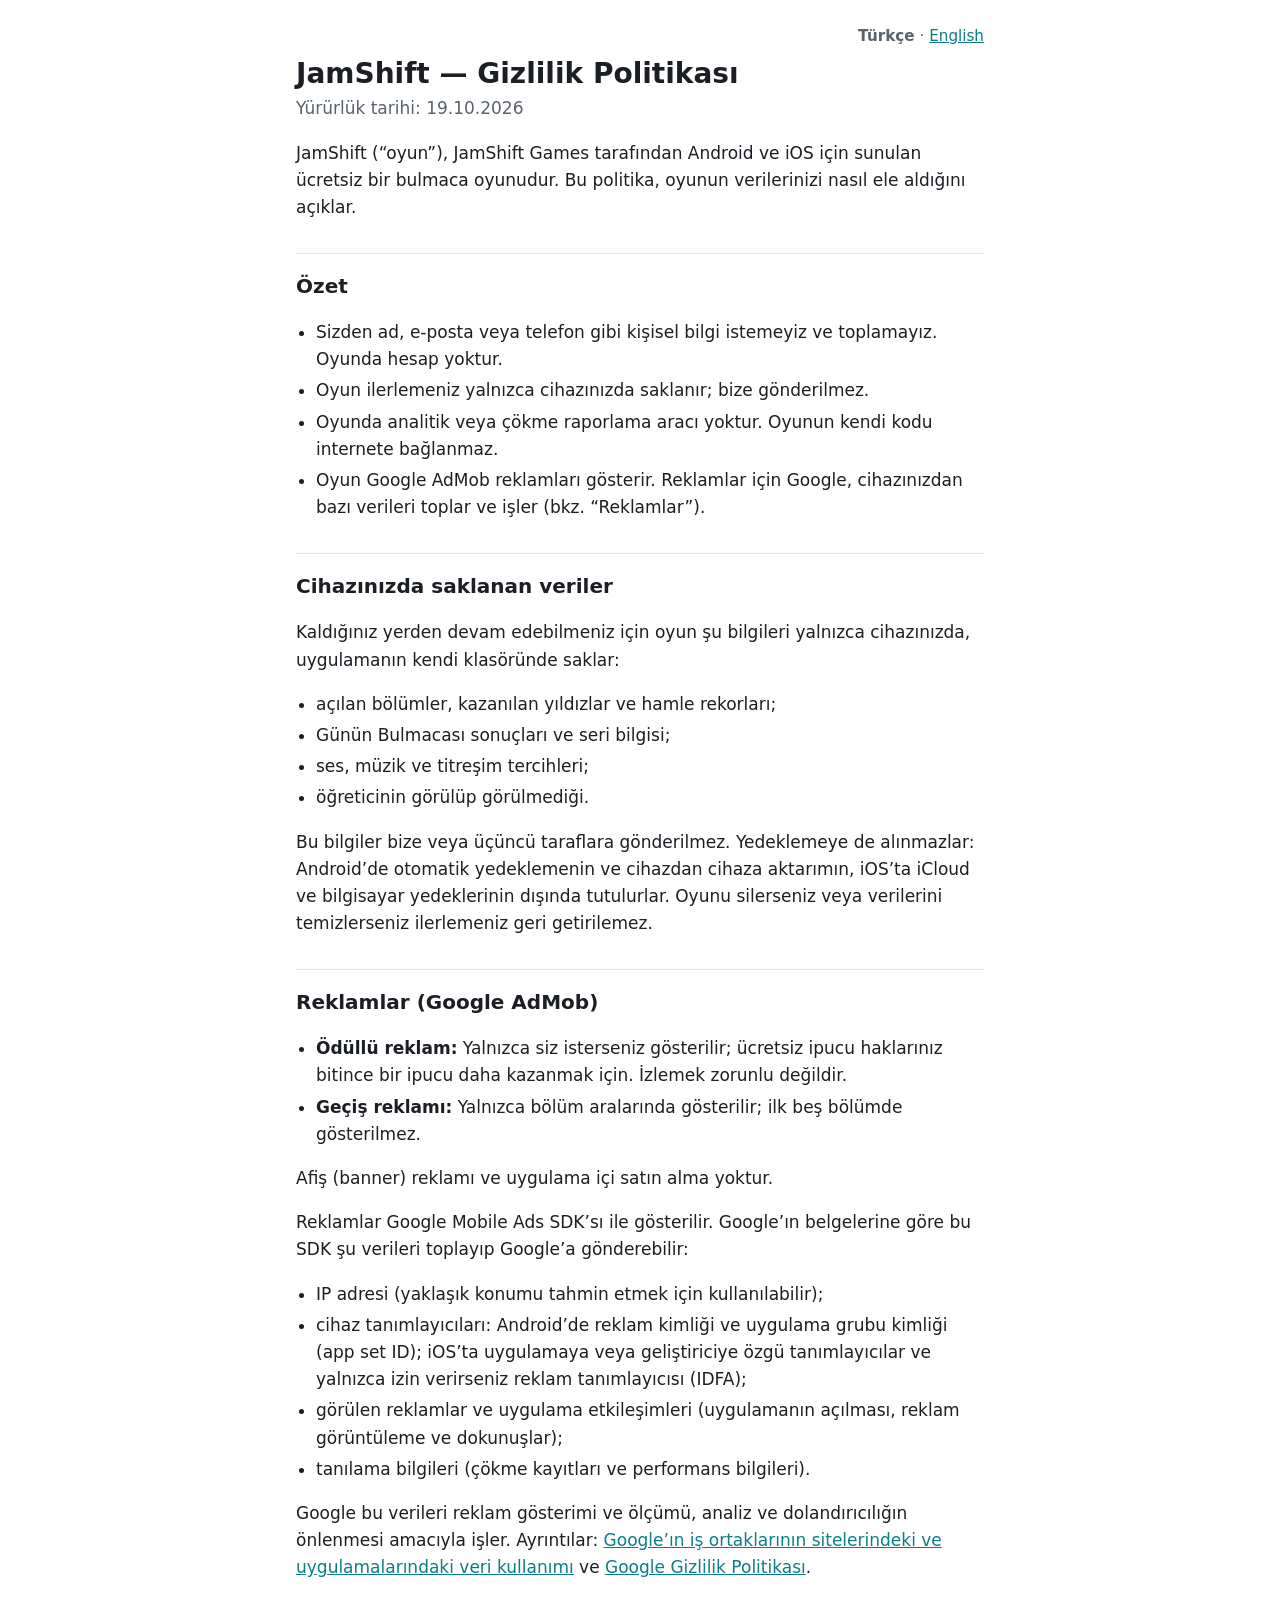
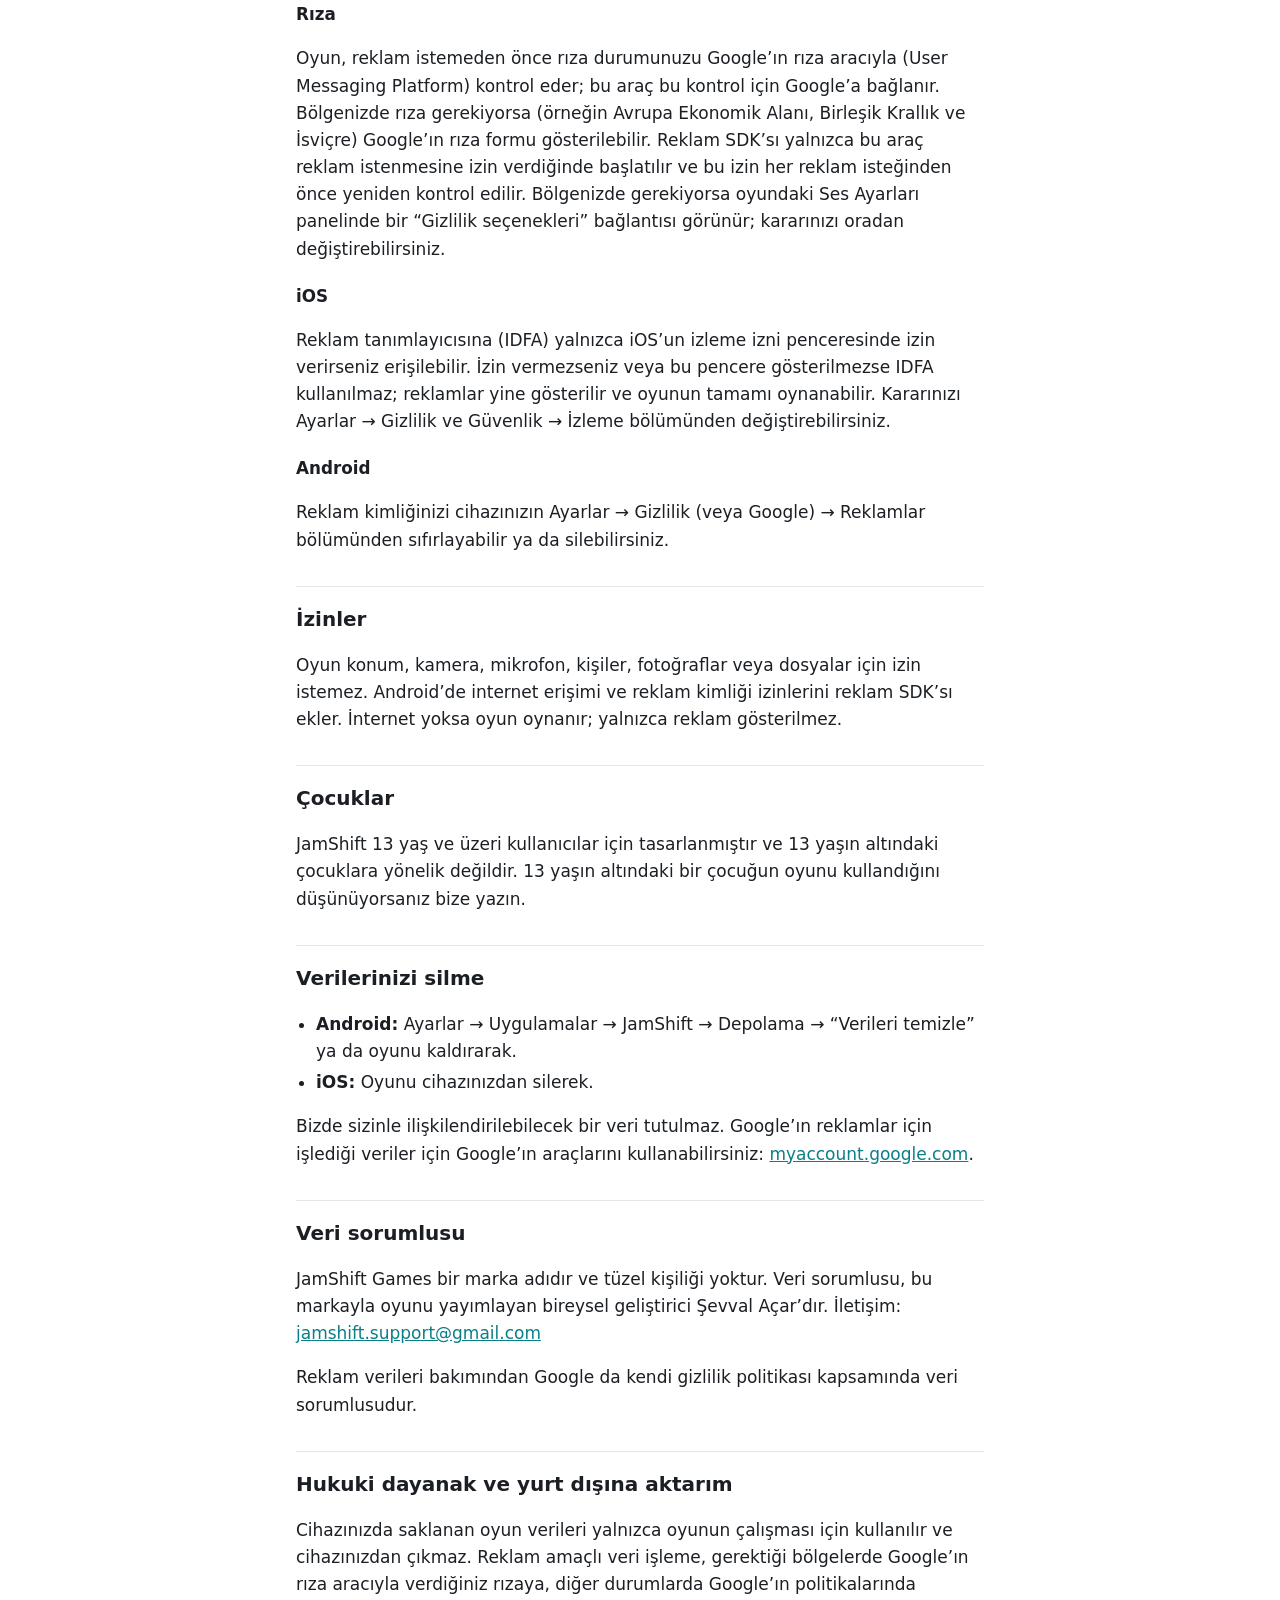
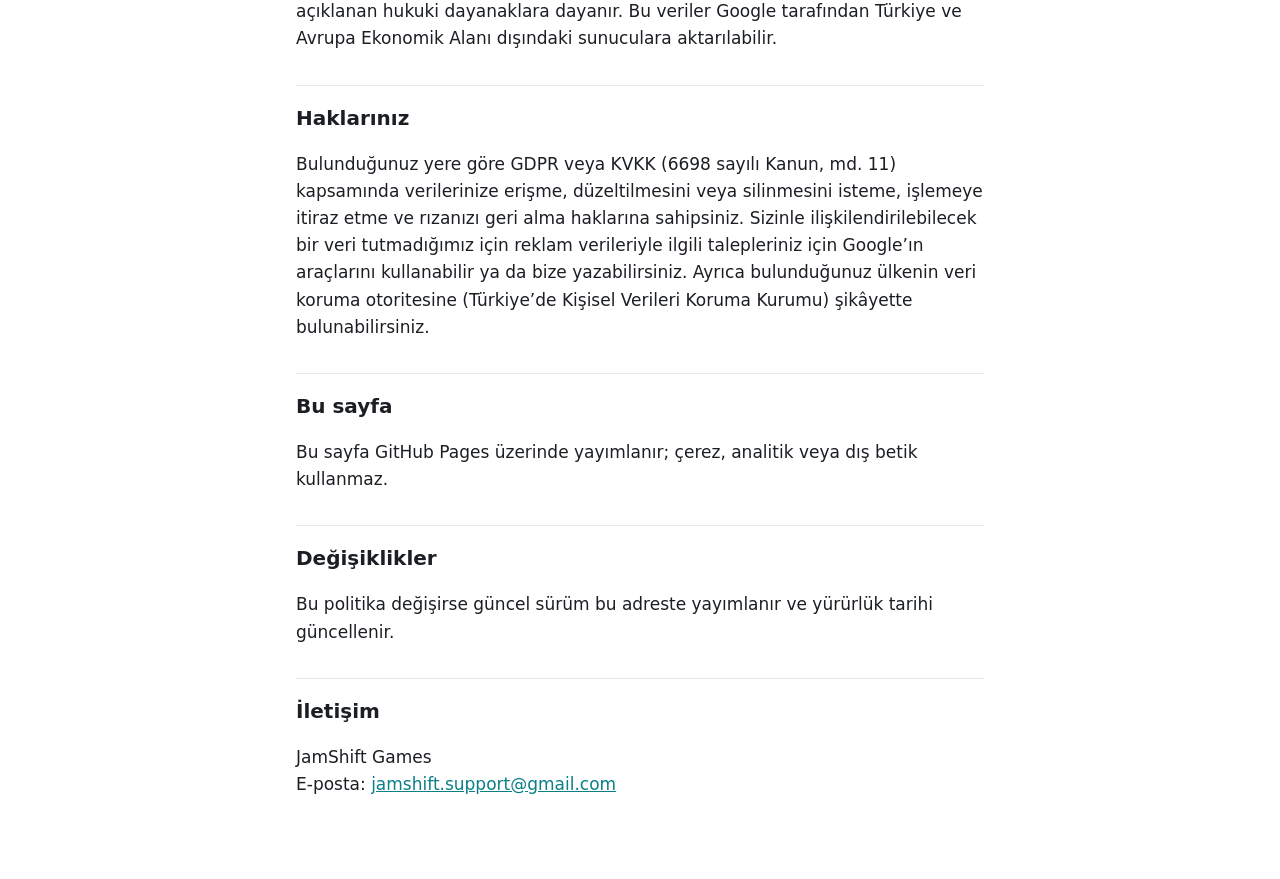
==== index.html @ 4399b6dc "JamShift gizlilik politikası (TR/EN), yürürlük 19.10.2026" ====
<!doctype html>
<html lang="tr">
<head>
<meta charset="utf-8">
<meta name="viewport" content="width=device-width, initial-scale=1">
<title>JamShift — Gizlilik Politikası</title>
<meta name="description" content="JamShift mobil bulmaca oyununun gizlilik politikası.">
<link rel="alternate" hreflang="en" href="https://sevvalacarr.github.io/jamshift-policy/en/">
<link rel="stylesheet" href="style.css">
</head>
<body>
<main>
<nav class="lang"><strong>Türkçe</strong> · <a href="en/" hreflang="en" lang="en">English</a></nav>

<h1>JamShift — Gizlilik Politikası</h1>
<p class="meta">Yürürlük tarihi: 19.10.2026</p>

<p>JamShift (“oyun”), JamShift Games tarafından Android ve iOS için sunulan ücretsiz bir
bulmaca oyunudur. Bu politika, oyunun verilerinizi nasıl ele aldığını açıklar.</p>

<h2>Özet</h2>
<ul>
<li>Sizden ad, e-posta veya telefon gibi kişisel bilgi istemeyiz ve toplamayız. Oyunda hesap yoktur.</li>
<li>Oyun ilerlemeniz yalnızca cihazınızda saklanır; bize gönderilmez.</li>
<li>Oyunda analitik veya çökme raporlama aracı yoktur. Oyunun kendi kodu internete bağlanmaz.</li>
<li>Oyun Google AdMob reklamları gösterir. Reklamlar için Google, cihazınızdan bazı verileri toplar ve işler (bkz. “Reklamlar”).</li>
</ul>

<h2>Cihazınızda saklanan veriler</h2>
<p>Kaldığınız yerden devam edebilmeniz için oyun şu bilgileri yalnızca cihazınızda, uygulamanın kendi klasöründe saklar:</p>
<ul>
<li>açılan bölümler, kazanılan yıldızlar ve hamle rekorları;</li>
<li>Günün Bulmacası sonuçları ve seri bilgisi;</li>
<li>ses, müzik ve titreşim tercihleri;</li>
<li>öğreticinin görülüp görülmediği.</li>
</ul>
<p>Bu bilgiler bize veya üçüncü taraflara gönderilmez. Yedeklemeye de alınmazlar: Android’de
otomatik yedeklemenin ve cihazdan cihaza aktarımın, iOS’ta iCloud ve bilgisayar yedeklerinin
dışında tutulurlar. Oyunu silerseniz veya verilerini temizlerseniz ilerlemeniz geri getirilemez.</p>

<h2>Reklamlar (Google AdMob)</h2>
<ul>
<li><strong>Ödüllü reklam:</strong> Yalnızca siz isterseniz gösterilir; ücretsiz ipucu haklarınız bitince bir ipucu daha kazanmak için. İzlemek zorunlu değildir.</li>
<li><strong>Geçiş reklamı:</strong> Yalnızca bölüm aralarında gösterilir; ilk beş bölümde gösterilmez.</li>
</ul>
<p>Afiş (banner) reklamı ve uygulama içi satın alma yoktur.</p>

<p>Reklamlar Google Mobile Ads SDK’sı ile gösterilir. Google’ın belgelerine göre bu SDK şu verileri toplayıp Google’a gönderebilir:</p>
<ul>
<li>IP adresi (yaklaşık konumu tahmin etmek için kullanılabilir);</li>
<li>cihaz tanımlayıcıları: Android’de reklam kimliği ve uygulama grubu kimliği (app set ID); iOS’ta uygulamaya veya geliştiriciye özgü tanımlayıcılar ve yalnızca izin verirseniz reklam tanımlayıcısı (IDFA);</li>
<li>görülen reklamlar ve uygulama etkileşimleri (uygulamanın açılması, reklam görüntüleme ve dokunuşlar);</li>
<li>tanılama bilgileri (çökme kayıtları ve performans bilgileri).</li>
</ul>
<p>Google bu verileri reklam gösterimi ve ölçümü, analiz ve dolandırıcılığın önlenmesi amacıyla işler.
Ayrıntılar: <a href="https://policies.google.com/technologies/partner-sites">Google’ın iş ortaklarının sitelerindeki ve uygulamalarındaki veri kullanımı</a>
ve <a href="https://policies.google.com/privacy">Google Gizlilik Politikası</a>.</p>

<h3>Rıza</h3>
<p>Oyun, reklam istemeden önce rıza durumunuzu Google’ın rıza aracıyla (User Messaging Platform)
kontrol eder; bu araç bu kontrol için Google’a bağlanır. Bölgenizde rıza gerekiyorsa (örneğin
Avrupa Ekonomik Alanı, Birleşik Krallık ve İsviçre) Google’ın rıza formu gösterilebilir.
Reklam SDK’sı yalnızca bu araç reklam istenmesine izin verdiğinde başlatılır ve bu izin her
reklam isteğinden önce yeniden kontrol edilir. Bölgenizde gerekiyorsa oyundaki Ses Ayarları
panelinde bir “Gizlilik seçenekleri” bağlantısı görünür; kararınızı oradan değiştirebilirsiniz.</p>

<h3>iOS</h3>
<p>Reklam tanımlayıcısına (IDFA) yalnızca iOS’un izleme izni penceresinde izin verirseniz
erişilebilir. İzin vermezseniz veya bu pencere gösterilmezse IDFA kullanılmaz; reklamlar yine
gösterilir ve oyunun tamamı oynanabilir. Kararınızı Ayarlar → Gizlilik ve Güvenlik → İzleme
bölümünden değiştirebilirsiniz.</p>

<h3>Android</h3>
<p>Reklam kimliğinizi cihazınızın Ayarlar → Gizlilik (veya Google) → Reklamlar bölümünden
sıfırlayabilir ya da silebilirsiniz.</p>

<h2>İzinler</h2>
<p>Oyun konum, kamera, mikrofon, kişiler, fotoğraflar veya dosyalar için izin istemez.
Android’de internet erişimi ve reklam kimliği izinlerini reklam SDK’sı ekler. İnternet yoksa
oyun oynanır; yalnızca reklam gösterilmez.</p>

<h2>Çocuklar</h2>
<p>JamShift 13 yaş ve üzeri kullanıcılar için tasarlanmıştır ve 13 yaşın altındaki çocuklara
yönelik değildir. 13 yaşın altındaki bir çocuğun oyunu kullandığını düşünüyorsanız bize yazın.</p>

<h2>Verilerinizi silme</h2>
<ul>
<li><strong>Android:</strong> Ayarlar → Uygulamalar → JamShift → Depolama → “Verileri temizle” ya da oyunu kaldırarak.</li>
<li><strong>iOS:</strong> Oyunu cihazınızdan silerek.</li>
</ul>
<p>Bizde sizinle ilişkilendirilebilecek bir veri tutulmaz. Google’ın reklamlar için işlediği
veriler için Google’ın araçlarını kullanabilirsiniz: <a href="https://myaccount.google.com/">myaccount.google.com</a>.</p>

<h2>Veri sorumlusu</h2>
<p>JamShift Games bir marka adıdır ve tüzel kişiliği yoktur. Veri sorumlusu, bu markayla oyunu yayımlayan bireysel geliştirici Şevval Açar’dır. İletişim: <a href="mailto:jamshift.support@gmail.com">jamshift.support@gmail.com</a></p>
<p>Reklam verileri bakımından Google da kendi gizlilik politikası kapsamında veri sorumlusudur.</p>

<h2>Hukuki dayanak ve yurt dışına aktarım</h2>
<p>Cihazınızda saklanan oyun verileri yalnızca oyunun çalışması için kullanılır ve cihazınızdan
çıkmaz. Reklam amaçlı veri işleme, gerektiği bölgelerde Google’ın rıza aracıyla verdiğiniz
rızaya, diğer durumlarda Google’ın politikalarında açıklanan hukuki dayanaklara dayanır.
Bu veriler Google tarafından Türkiye ve Avrupa Ekonomik Alanı dışındaki sunuculara aktarılabilir.</p>

<h2>Haklarınız</h2>
<p>Bulunduğunuz yere göre GDPR veya KVKK (6698 sayılı Kanun, md. 11) kapsamında verilerinize
erişme, düzeltilmesini veya silinmesini isteme, işlemeye itiraz etme ve rızanızı geri alma
haklarına sahipsiniz. Sizinle ilişkilendirilebilecek bir veri tutmadığımız için reklam
verileriyle ilgili talepleriniz için Google’ın araçlarını kullanabilir ya da bize
yazabilirsiniz. Ayrıca bulunduğunuz ülkenin veri koruma otoritesine (Türkiye’de Kişisel
Verileri Koruma Kurumu) şikâyette bulunabilirsiniz.</p>

<h2>Bu sayfa</h2>
<p>Bu sayfa GitHub Pages üzerinde yayımlanır; çerez, analitik veya dış betik kullanmaz.</p>

<h2>Değişiklikler</h2>
<p>Bu politika değişirse güncel sürüm bu adreste yayımlanır ve yürürlük tarihi güncellenir.</p>

<h2>İletişim</h2>
<p>JamShift Games<br>
E-posta: <a href="mailto:jamshift.support@gmail.com">jamshift.support@gmail.com</a></p>
</main>
</body>
</html>
---- style.css ----
:root {
  --bg: #ffffff;
  --text: #1b1f24;
  --muted: #59636e;
  --accent: #0a7f88;
  --rule: #e3e7ea;
  color-scheme: light dark;
}
@media (prefers-color-scheme: dark) {
  :root {
    --bg: #111417;
    --text: #e6e9ec;
    --muted: #9aa4ad;
    --accent: #3fc8d2;
    --rule: #2a3036;
  }
}
* { box-sizing: border-box; }
body {
  margin: 0;
  background: var(--bg);
  color: var(--text);
  font: 17px/1.6 system-ui, -apple-system, "Segoe UI", Roboto, sans-serif;
}
main { max-width: 720px; margin: 0 auto; padding: 24px 16px 64px; }
h1 { font-size: 1.75rem; line-height: 1.25; margin: 0.5rem 0 0.25rem; }
h2 { font-size: 1.25rem; margin: 2rem 0 0.5rem; padding-top: 1rem; border-top: 1px solid var(--rule); }
h3 { font-size: 1.05rem; margin: 1.25rem 0 0.25rem; }
.meta { color: var(--muted); margin-top: 0; }
.lang { text-align: right; font-size: 0.95rem; color: var(--muted); }
a { color: var(--accent); overflow-wrap: anywhere; }
ul { padding-left: 1.25rem; }
li { margin: 0.25rem 0; }
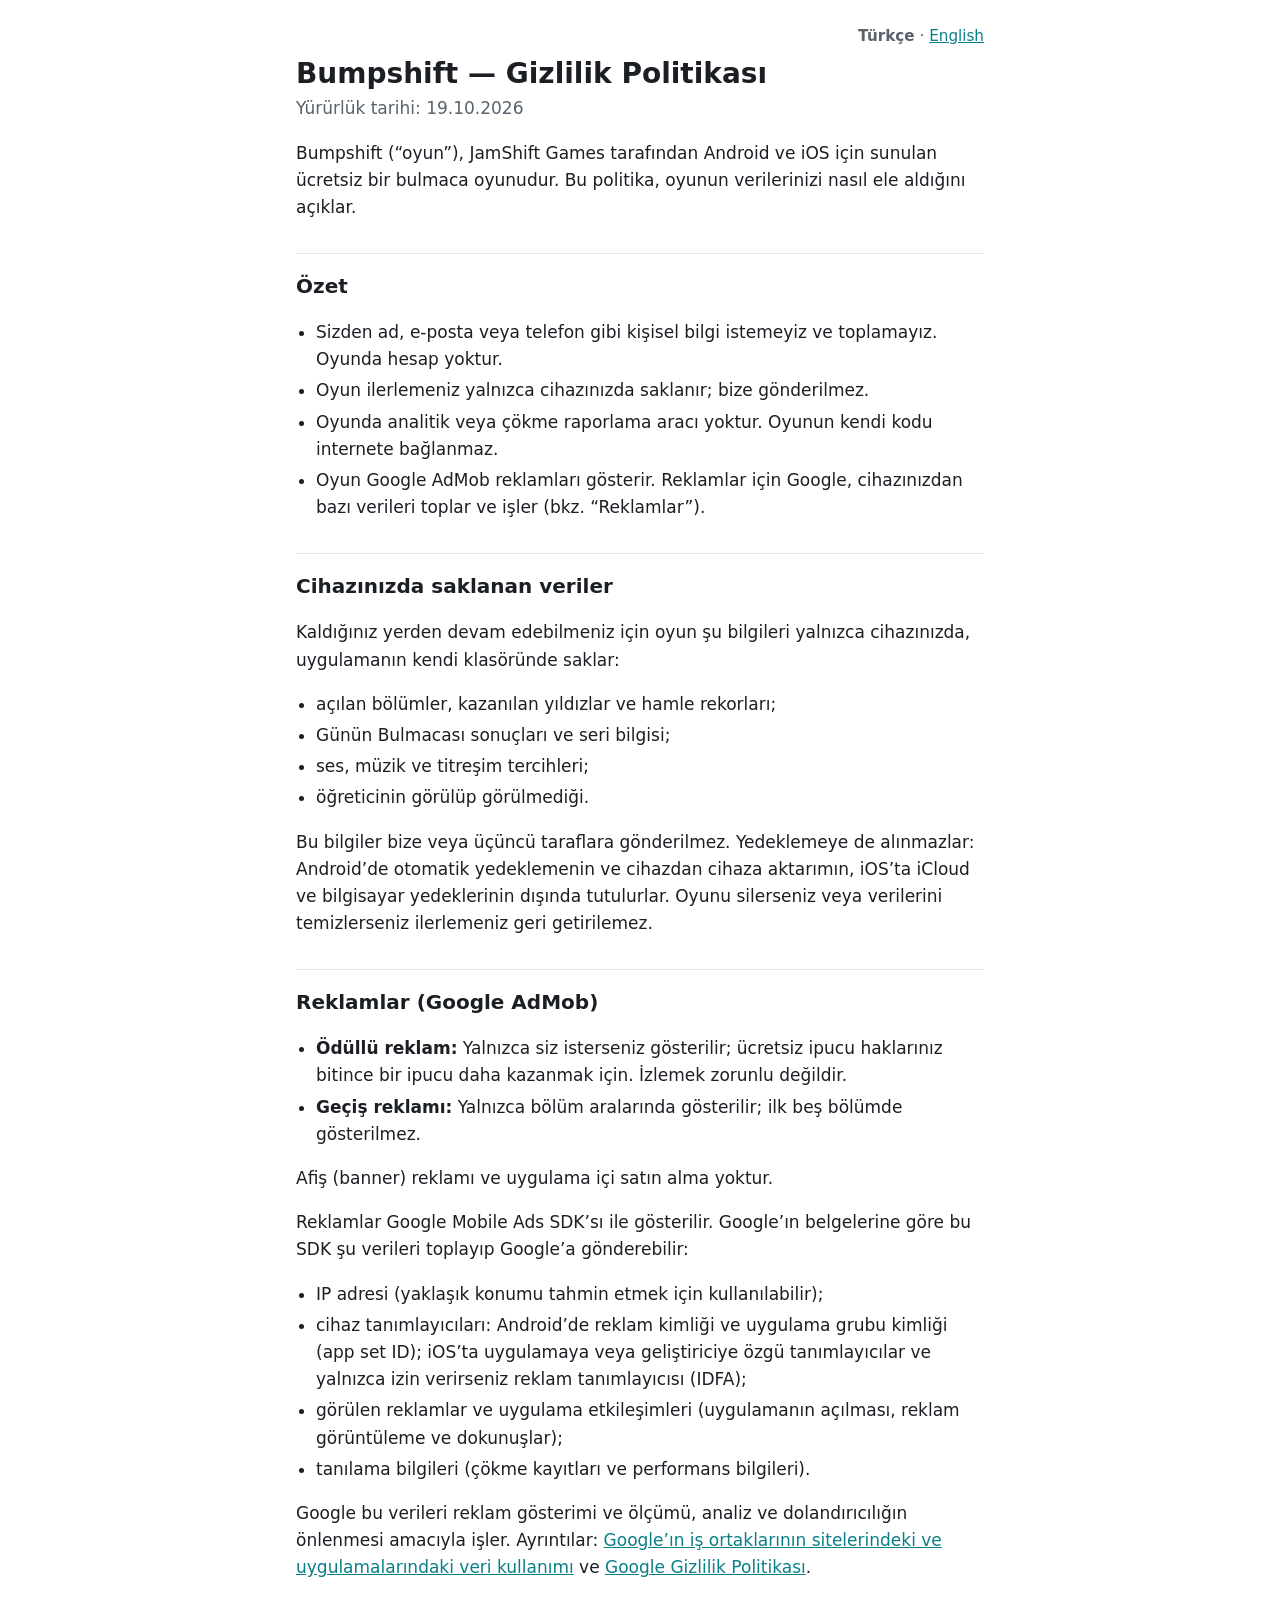
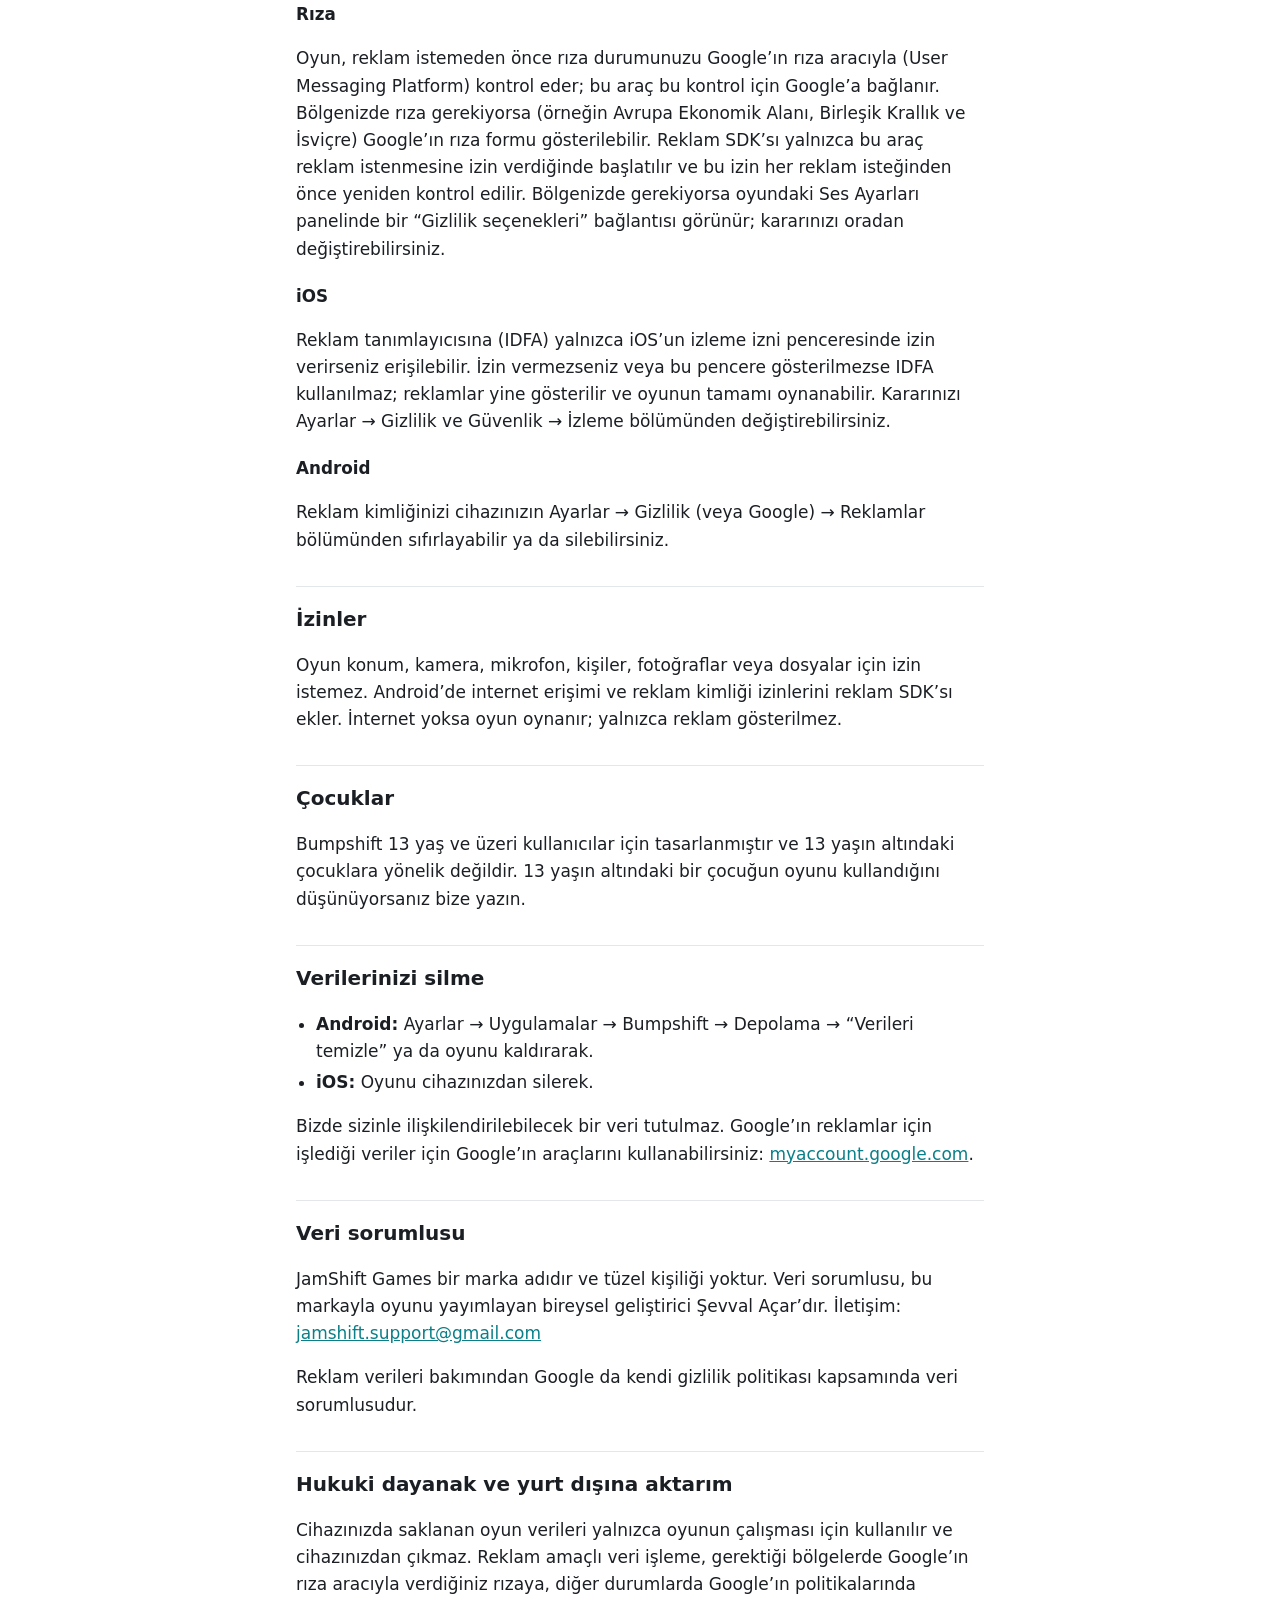
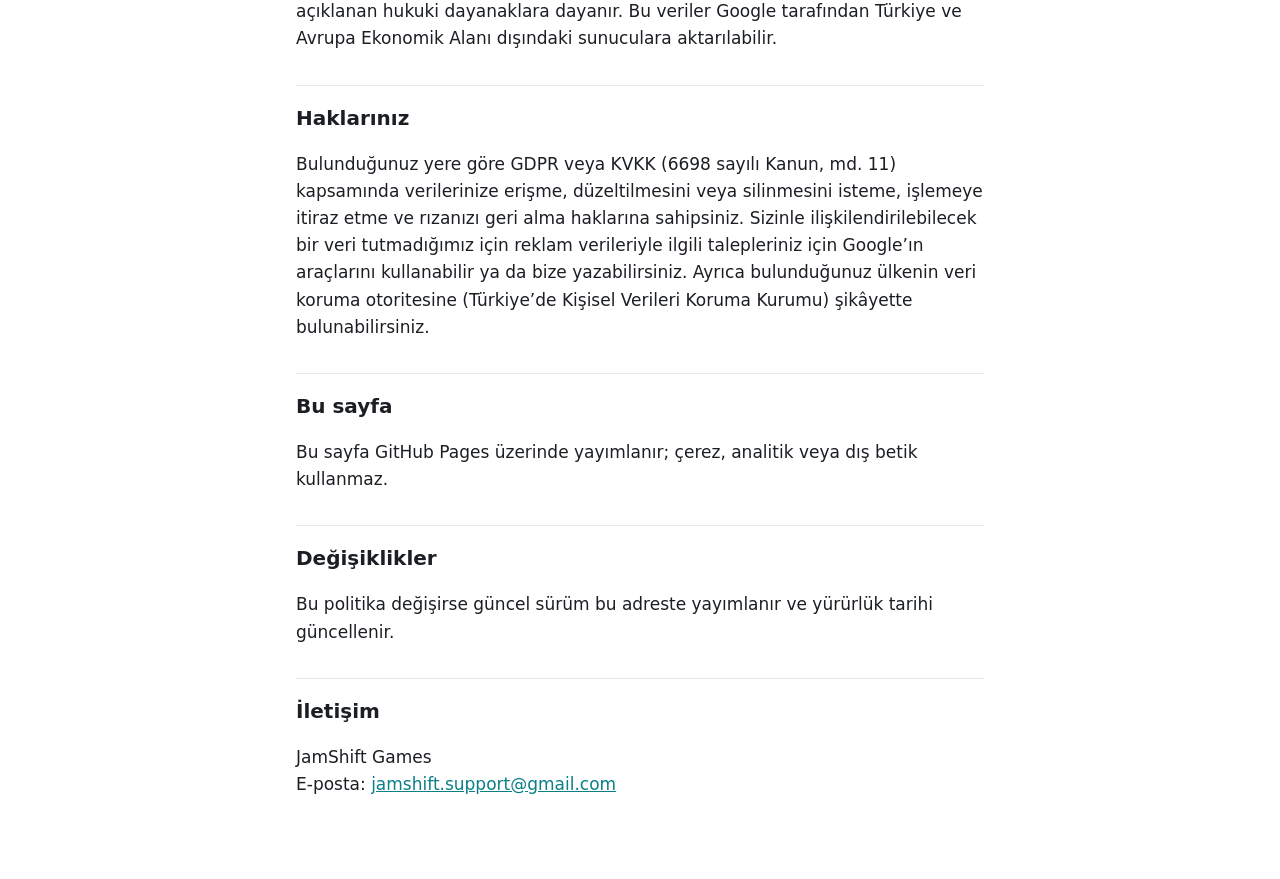
==== commit 56c59e59: "Oyun adı: JamShift → Bumpshift (yayıncı, iletişim ve yürürlük aynı) Yalnızca oyunun adı değişti. "Ja" ====
--- a/index.html
+++ b/index.html
@@ -3,8 +3,8 @@
 <head>
 <meta charset="utf-8">
 <meta name="viewport" content="width=device-width, initial-scale=1">
-<title>JamShift — Gizlilik Politikası</title>
-<meta name="description" content="JamShift mobil bulmaca oyununun gizlilik politikası.">
+<title>Bumpshift — Gizlilik Politikası</title>
+<meta name="description" content="Bumpshift mobil bulmaca oyununun gizlilik politikası.">
 <link rel="alternate" hreflang="en" href="https://sevvalacarr.github.io/jamshift-policy/en/">
 <link rel="stylesheet" href="style.css">
 </head>
@@ -12,10 +12,10 @@
 <main>
 <nav class="lang"><strong>Türkçe</strong> · <a href="en/" hreflang="en" lang="en">English</a></nav>
 
-<h1>JamShift — Gizlilik Politikası</h1>
+<h1>Bumpshift — Gizlilik Politikası</h1>
 <p class="meta">Yürürlük tarihi: 19.10.2026</p>
 
-<p>JamShift (“oyun”), JamShift Games tarafından Android ve iOS için sunulan ücretsiz bir
+<p>Bumpshift (“oyun”), JamShift Games tarafından Android ve iOS için sunulan ücretsiz bir
 bulmaca oyunudur. Bu politika, oyunun verilerinizi nasıl ele aldığını açıklar.</p>
 
 <h2>Özet</h2>
@@ -80,12 +80,12 @@
 oyun oynanır; yalnızca reklam gösterilmez.</p>
 
 <h2>Çocuklar</h2>
-<p>JamShift 13 yaş ve üzeri kullanıcılar için tasarlanmıştır ve 13 yaşın altındaki çocuklara
+<p>Bumpshift 13 yaş ve üzeri kullanıcılar için tasarlanmıştır ve 13 yaşın altındaki çocuklara
 yönelik değildir. 13 yaşın altındaki bir çocuğun oyunu kullandığını düşünüyorsanız bize yazın.</p>
 
 <h2>Verilerinizi silme</h2>
 <ul>
-<li><strong>Android:</strong> Ayarlar → Uygulamalar → JamShift → Depolama → “Verileri temizle” ya da oyunu kaldırarak.</li>
+<li><strong>Android:</strong> Ayarlar → Uygulamalar → Bumpshift → Depolama → “Verileri temizle” ya da oyunu kaldırarak.</li>
 <li><strong>iOS:</strong> Oyunu cihazınızdan silerek.</li>
 </ul>
 <p>Bizde sizinle ilişkilendirilebilecek bir veri tutulmaz. Google’ın reklamlar için işlediği
